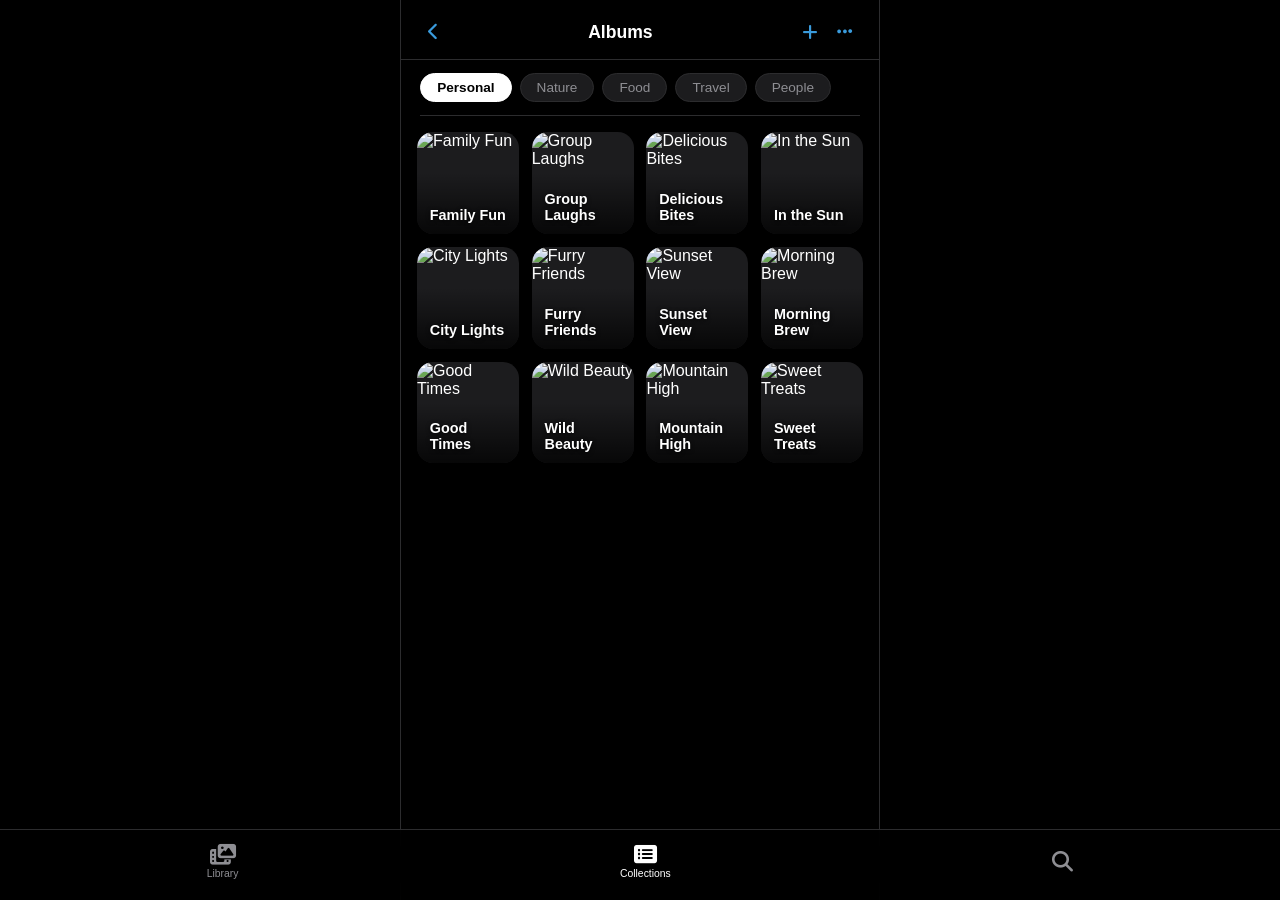
==== image-gallery/index.html @ 2e8f228e "main" ====
<!DOCTYPE html>
<html lang="en">
<head>
  <meta charset="UTF-8"/>
  <meta name="viewport" content="width=device-width, initial-scale=1.0"/>
  <title>Image Gallery</title>
  <link rel="stylesheet" href="style.css"/>
  <link rel="stylesheet" href="https://cdnjs.cloudflare.com/ajax/libs/font-awesome/6.5.0/css/all.min.css"/>
</head>
<body>

  <!-- ========== HEADER ========== -->
  <header class="header">
    <button class="back-btn"><i class="fas fa-chevron-left"></i></button>
    <h1 class="header-title">Albums</h1>
    <div class="header-actions">
      <button class="icon-btn"><i class="fas fa-plus"></i></button>
      <button class="icon-btn"><i class="fas fa-ellipsis"></i></button>
    </div>
  </header>

  <!-- ========== FILTER TABS ========== -->
  <div class="tabs-wrap">
    <div class="tabs">
      <button class="tab active" data-filter="all">Personal</button>
      <button class="tab" data-filter="nature">Nature</button>
      <button class="tab" data-filter="food">Food</button>
      <button class="tab" data-filter="travel">Travel</button>
      <button class="tab" data-filter="people">People</button>
    </div>
  </div>

  <!-- ========== GALLERY GRID ========== -->
  <main class="gallery-wrap">
    <div class="gallery" id="gallery">

      <!-- Card structure:
           data-category = filter ke liye
           data-title    = image ke upar label
           Placeholder images Unsplash se hain — free & legal
      -->

      <div class="card" data-category="people" data-title="Family Fun">
        <img src="https://images.unsplash.com/photo-1511895426328-dc8714191011?w=400&q=80" alt="Family Fun" loading="lazy"/>
        <div class="card-label">Family Fun</div>
      </div>

      <div class="card" data-category="people" data-title="Group Laughs">
        <img src="https://images.unsplash.com/photo-1529156069898-49953e39b3ac?w=400&q=80" alt="Group Laughs" loading="lazy"/>
        <div class="card-label">Group Laughs</div>
      </div>

      <div class="card" data-category="food" data-title="Delicious Bites">
        <img src="https://images.unsplash.com/photo-1504674900247-0877df9cc836?w=400&q=80" alt="Delicious Bites" loading="lazy"/>
        <div class="card-label">Delicious Bites</div>
      </div>

      <div class="card" data-category="nature" data-title="In the Sun">
        <img src="https://images.unsplash.com/photo-1506905925346-21bda4d32df4?w=400&q=80" alt="In the Sun" loading="lazy"/>
        <div class="card-label">In the Sun</div>
      </div>

      <div class="card" data-category="travel" data-title="City Lights">
        <img src="https://images.unsplash.com/photo-1477959858617-67f85cf4f1df?w=400&q=80" alt="City Lights" loading="lazy"/>
        <div class="card-label">City Lights</div>
      </div>

      <div class="card" data-category="nature" data-title="Furry Friends">
        <img src="https://images.unsplash.com/photo-1552053831-71594a27632d?w=400&q=80" alt="Furry Friends" loading="lazy"/>
        <div class="card-label">Furry Friends</div>
      </div>

      <div class="card" data-category="travel" data-title="Sunset View">
        <img src="https://images.unsplash.com/photo-1500534314209-a25ddb2bd429?w=400&q=80" alt="Sunset View" loading="lazy"/>
        <div class="card-label">Sunset View</div>
      </div>

      <div class="card" data-category="food" data-title="Morning Brew">
        <img src="https://images.unsplash.com/photo-1495474472287-4d71bcdd2085?w=400&q=80" alt="Morning Brew" loading="lazy"/>
        <div class="card-label">Morning Brew</div>
      </div>

      <div class="card" data-category="people" data-title="Good Times">
        <img src="https://images.unsplash.com/photo-1543807535-eceef0bc6599?w=400&q=80" alt="Good Times" loading="lazy"/>
        <div class="card-label">Good Times</div>
      </div>

      <div class="card" data-category="nature" data-title="Wild Beauty">
        <img src="https://images.unsplash.com/photo-1518020382113-a7e8fc38eac9?w=400&q=80" alt="Wild Beauty" loading="lazy"/>
        <div class="card-label">Wild Beauty</div>
      </div>

      <div class="card" data-category="travel" data-title="Mountain High">
        <img src="https://images.unsplash.com/photo-1464822759023-fed622ff2c3b?w=400&q=80" alt="Mountain High" loading="lazy"/>
        <div class="card-label">Mountain High</div>
      </div>

      <div class="card" data-category="food" data-title="Sweet Treats">
        <img src="https://images.unsplash.com/photo-1551024506-0bccd828d307?w=400&q=80" alt="Sweet Treats" loading="lazy"/>
        <div class="card-label">Sweet Treats</div>
      </div>

    </div>

    <!-- Empty state (jab filter mein kuch na ho) -->
    <div class="empty" id="emptyState" style="display:none;">
      <i class="fas fa-images"></i>
      <p>No photos here yet</p>
    </div>
  </main>

  <!-- ========== LIGHTBOX ========== -->
  <div class="lightbox" id="lightbox">
    <button class="lb-close" id="lbClose"><i class="fas fa-times"></i></button>
    <button class="lb-prev"  id="lbPrev"><i class="fas fa-chevron-left"></i></button>
    <button class="lb-next"  id="lbNext"><i class="fas fa-chevron-right"></i></button>
    <div class="lb-content">
      <img src="" alt="" id="lbImg"/>
      <p class="lb-title" id="lbTitle"></p>
    </div>
  </div>

  <!-- ========== BOTTOM NAV ========== -->
  <nav class="bottom-nav">
    <button class="bnav-btn"><i class="fas fa-photo-film"></i><span>Library</span></button>
    <button class="bnav-btn active"><i class="fas fa-rectangle-list"></i><span>Collections</span></button>
    <button class="bnav-btn" id="searchToggle"><i class="fas fa-magnifying-glass"></i></button>
  </nav>

  <!-- Search Bar (hidden by default) -->
  <div class="search-bar" id="searchBar">
    <input type="text" id="searchInput" placeholder="Search albums..."/>
    <button onclick="closeSearch()"><i class="fas fa-times"></i></button>
  </div>

  <script src="script.js"></script>
</body>
</html>
---- image-gallery/style.css ----
/* ============================================
   IMAGE GALLERY — Black & White iOS Style
   ============================================ */

*, *::before, *::after { box-sizing: border-box; margin: 0; padding: 0; }

:root {
  --bg:       #000000;
  --bg2:      #111111;
  --surface:  #1c1c1e;
  --border:   #2c2c2e;
  --text:     #ffffff;
  --muted:    #8e8e93;
  --accent:   #ffffff;
  --radius:   16px;
  --tab-active: #ffffff;
  --tab-text:   #8e8e93;
}

html { scroll-behavior: smooth; }

body {
  background: var(--bg);
  color: var(--text);
  font-family: -apple-system, BlinkMacSystemFont, 'SF Pro Display', 'Inter', sans-serif;
  min-height: 100vh;
  padding-bottom: 80px;
}

/* ============================================
   HEADER
   ============================================ */
.header {
  display: flex;
  align-items: center;
  justify-content: space-between;
  padding: 1rem 1.2rem 0.6rem;
  background: var(--bg);
  position: sticky;
  top: 0;
  z-index: 100;
  border-bottom: 1px solid var(--border);
}

.header-title {
  font-size: 1.1rem;
  font-weight: 600;
  color: var(--text);
}

.back-btn, .icon-btn {
  background: none;
  border: none;
  color: #3a9bdc;
  font-size: 1.1rem;
  cursor: pointer;
  padding: 0.4rem 0.5rem;
  border-radius: 8px;
  transition: opacity 0.2s;
}
.back-btn:hover, .icon-btn:hover { opacity: 0.7; }

.header-actions { display: flex; gap: 0.2rem; }


/* ============================================
   FILTER TABS
   ============================================ */
.tabs-wrap {
  padding: 0.8rem 1.2rem 0;
  background: var(--bg);
  position: sticky;
  top: 53px;
  z-index: 99;
}

.tabs {
  display: flex;
  gap: 0.5rem;
  overflow-x: auto;
  scrollbar-width: none;
  padding-bottom: 0.8rem;
  border-bottom: 1px solid var(--border);
}
.tabs::-webkit-scrollbar { display: none; }

.tab {
  background: var(--surface);
  border: 1px solid var(--border);
  color: var(--tab-text);
  font-size: 0.85rem;
  font-weight: 500;
  padding: 0.38rem 1rem;
  border-radius: 999px;
  cursor: pointer;
  white-space: nowrap;
  transition: all 0.2s ease;
  font-family: inherit;
}
.tab:hover { border-color: #555; color: var(--text); }
.tab.active {
  background: var(--tab-active);
  color: #000000;
  border-color: var(--tab-active);
  font-weight: 700;
}


/* ============================================
   GALLERY GRID
   ============================================ */
.gallery-wrap { padding: 1rem 1rem 0; }

.gallery {
  display: grid;
  grid-template-columns: repeat(2, 1fr);
  gap: 0.8rem;
}


/* ============================================
   CARDS
   ============================================ */
.card {
  position: relative;
  border-radius: var(--radius);
  overflow: hidden;
  aspect-ratio: 1 / 1;
  cursor: pointer;
  background: var(--surface);
  transition: transform 0.2s ease, opacity 0.3s ease;
}
.card:hover { transform: scale(0.97); }
.card:active { transform: scale(0.94); }

.card img {
  width: 100%;
  height: 100%;
  object-fit: cover;
  display: block;
  filter: grayscale(30%);
  transition: filter 0.3s ease;
}
.card:hover img { filter: grayscale(0%); }

/* Dark gradient overlay */
.card::after {
  content: '';
  position: absolute;
  inset: 0;
  background: linear-gradient(
    to bottom,
    transparent 40%,
    rgba(0,0,0,0.75) 100%
  );
  pointer-events: none;
}

/* Label at bottom */
.card-label {
  position: absolute;
  bottom: 0.7rem;
  left: 0.8rem;
  right: 0.8rem;
  z-index: 2;
  font-size: 0.9rem;
  font-weight: 600;
  color: #ffffff;
  text-shadow: 0 1px 4px rgba(0,0,0,0.8);
  pointer-events: none;
}

/* Hidden state for filter */
.card.hidden {
  display: none;
}

/* Fade in animation */
.card.show {
  animation: fadeIn 0.3s ease forwards;
}
@keyframes fadeIn {
  from { opacity: 0; transform: scale(0.95); }
  to   { opacity: 1; transform: scale(1); }
}


/* ============================================
   EMPTY STATE
   ============================================ */
.empty {
  text-align: center;
  padding: 4rem 2rem;
  color: var(--muted);
}
.empty i { font-size: 3rem; margin-bottom: 1rem; display: block; }
.empty p { font-size: 1rem; }


/* ============================================
   LIGHTBOX
   ============================================ */
.lightbox {
  display: none;
  position: fixed;
  inset: 0;
  background: rgba(0,0,0,0.96);
  z-index: 1000;
  align-items: center;
  justify-content: center;
  animation: lbFadeIn 0.2s ease;
}
.lightbox.open { display: flex; }

@keyframes lbFadeIn {
  from { opacity: 0; }
  to   { opacity: 1; }
}

.lb-content {
  display: flex;
  flex-direction: column;
  align-items: center;
  gap: 1rem;
  max-width: 90vw;
  max-height: 90vh;
}

.lb-content img {
  max-width: 90vw;
  max-height: 75vh;
  border-radius: var(--radius);
  object-fit: contain;
  box-shadow: 0 0 60px rgba(255,255,255,0.1);
}

.lb-title {
  font-size: 1rem;
  font-weight: 600;
  color: #ffffff;
  letter-spacing: 0.03em;
}

/* Close button */
.lb-close {
  position: absolute;
  top: 1.2rem; right: 1.2rem;
  background: rgba(255,255,255,0.15);
  border: none;
  color: #fff;
  width: 40px; height: 40px;
  border-radius: 50%;
  font-size: 1rem;
  cursor: pointer;
  display: flex; align-items: center; justify-content: center;
  transition: background 0.2s;
}
.lb-close:hover { background: rgba(255,255,255,0.3); }

/* Prev / Next */
.lb-prev, .lb-next {
  position: absolute;
  top: 50%; transform: translateY(-50%);
  background: rgba(255,255,255,0.15);
  border: none;
  color: #fff;
  width: 44px; height: 44px;
  border-radius: 50%;
  font-size: 1rem;
  cursor: pointer;
  display: flex; align-items: center; justify-content: center;
  transition: background 0.2s;
}
.lb-prev:hover, .lb-next:hover { background: rgba(255,255,255,0.3); }
.lb-prev { left: 1rem; }
.lb-next { right: 1rem; }


/* ============================================
   BOTTOM NAVIGATION
   ============================================ */
.bottom-nav {
  position: fixed;
  bottom: 0; left: 0; right: 0;
  background: rgba(0,0,0,0.9);
  backdrop-filter: blur(20px);
  border-top: 1px solid var(--border);
  display: flex;
  align-items: center;
  justify-content: space-around;
  padding: 0.6rem 1rem 1rem;
  z-index: 200;
}

.bnav-btn {
  background: none;
  border: none;
  color: var(--muted);
  display: flex;
  flex-direction: column;
  align-items: center;
  gap: 0.2rem;
  font-size: 1.3rem;
  cursor: pointer;
  padding: 0.3rem 1rem;
  border-radius: 10px;
  transition: color 0.2s;
  font-family: inherit;
}
.bnav-btn span {
  font-size: 0.65rem;
  font-weight: 500;
}
.bnav-btn.active { color: var(--text); }
.bnav-btn:hover { color: var(--text); }


/* ============================================
   SEARCH BAR
   ============================================ */
.search-bar {
  display: none;
  position: fixed;
  bottom: 70px; left: 1rem; right: 1rem;
  background: var(--surface);
  border: 1px solid var(--border);
  border-radius: 14px;
  padding: 0.6rem 1rem;
  z-index: 300;
  align-items: center;
  gap: 0.8rem;
  box-shadow: 0 -4px 30px rgba(0,0,0,0.5);
}
.search-bar.open { display: flex; }

.search-bar input {
  flex: 1;
  background: none;
  border: none;
  outline: none;
  color: var(--text);
  font-size: 1rem;
  font-family: inherit;
}
.search-bar input::placeholder { color: var(--muted); }

.search-bar button {
  background: none;
  border: none;
  color: var(--muted);
  font-size: 1rem;
  cursor: pointer;
}


/* ============================================
   RESPONSIVE — bigger screens mein 3 columns
   ============================================ */
@media (min-width: 600px) {
  .gallery { grid-template-columns: repeat(3, 1fr); }
}
@media (min-width: 900px) {
  .gallery { grid-template-columns: repeat(4, 1fr); }
  body { max-width: 480px; margin: 0 auto; border-left: 1px solid var(--border); border-right: 1px solid var(--border); }
}
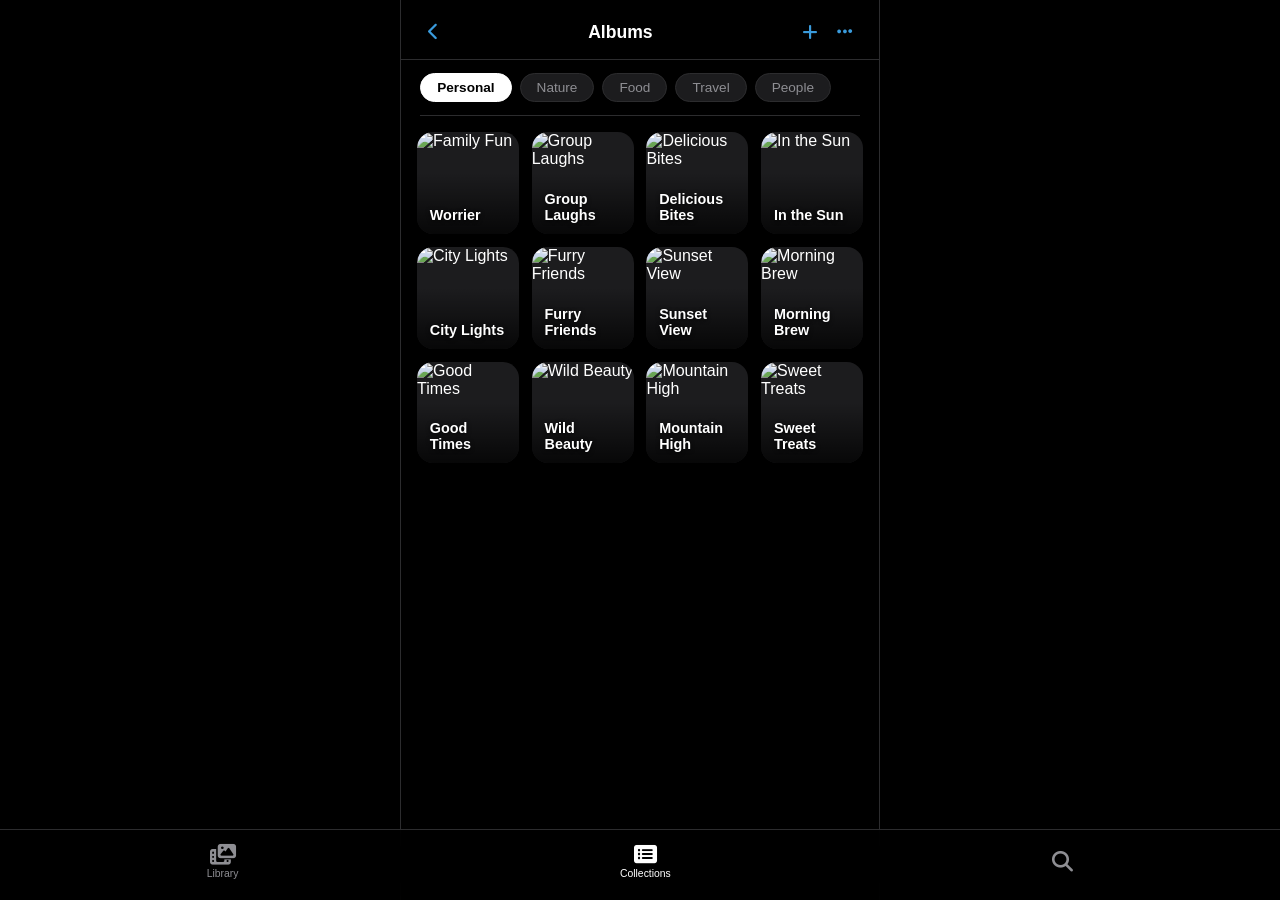
==== commit 1cdba2be: "Update image & projects link" ====
--- a/image-gallery/index.html
+++ b/image-gallery/index.html
@@ -41,8 +41,8 @@
       -->
 
       <div class="card" data-category="people" data-title="Family Fun">
-        <img src="https://images.unsplash.com/photo-1511895426328-dc8714191011?w=400&q=80" alt="Family Fun" loading="lazy"/>
-        <div class="card-label">Family Fun</div>
+        <img src="https://www.instagram.com/p/DW9WH_3DxGf/?utm_source=ig_web_copy_link&igsh=MzRlODBiNWFlZA==" alt="Family Fun" loading="lazy"/>
+        <div class="card-label">Worrier</div>
       </div>
 
       <div class="card" data-category="people" data-title="Group Laughs">
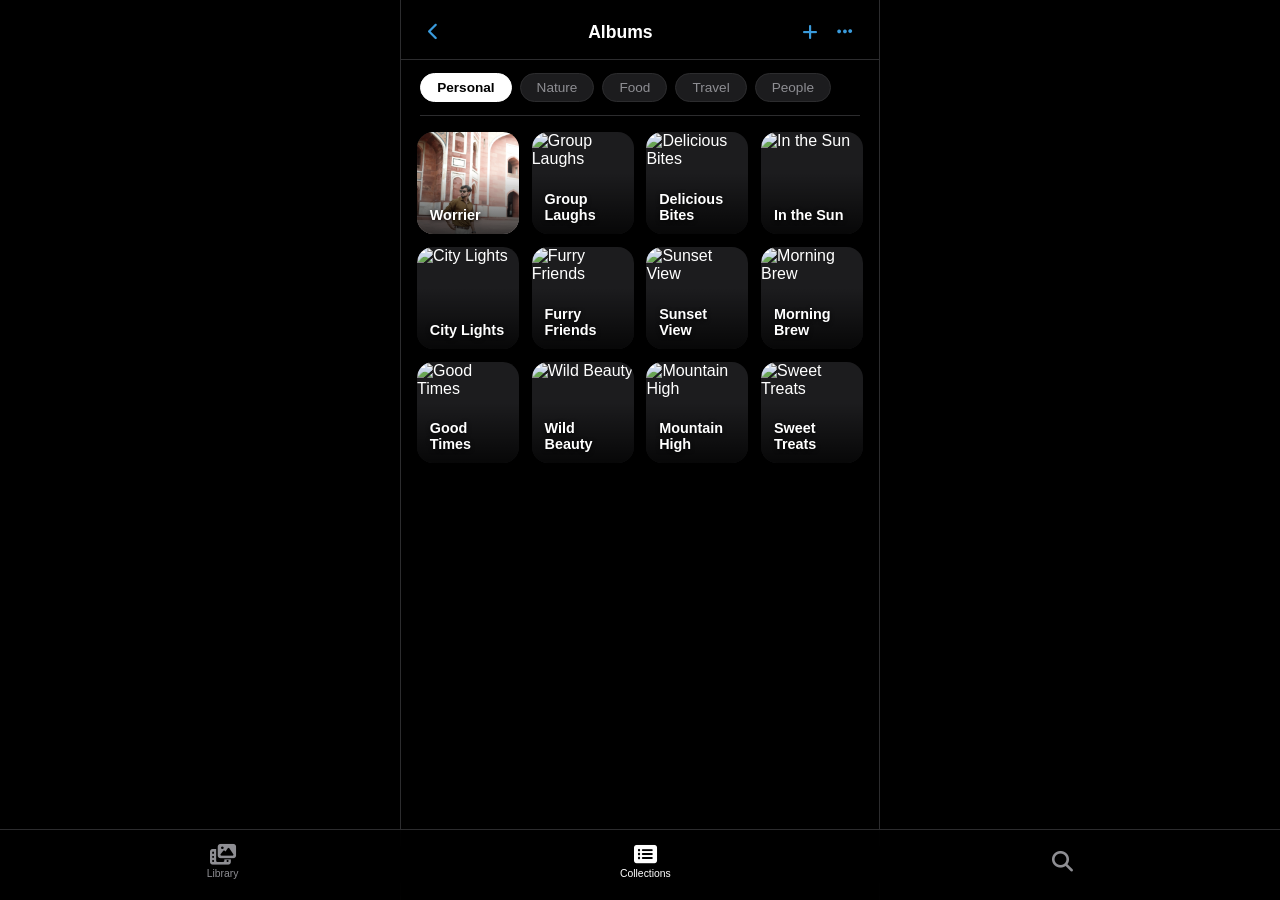
==== commit 50e544ed: "image correct" ====
--- a/image-gallery/index.html
+++ b/image-gallery/index.html
@@ -40,8 +40,8 @@
            Placeholder images Unsplash se hain — free & legal
       -->
 
-      <div class="card" data-category="people" data-title="Family Fun">
-        <img src="https://www.instagram.com/p/DW9WH_3DxGf/?utm_source=ig_web_copy_link&igsh=MzRlODBiNWFlZA==" alt="Family Fun" loading="lazy"/>
+      <div class="card" data-category="people" data-title="Worrier">
+        <img src="image/Worrier.jpg" alt="Aftab" loading="lazy"/>
         <div class="card-label">Worrier</div>
       </div>
 
